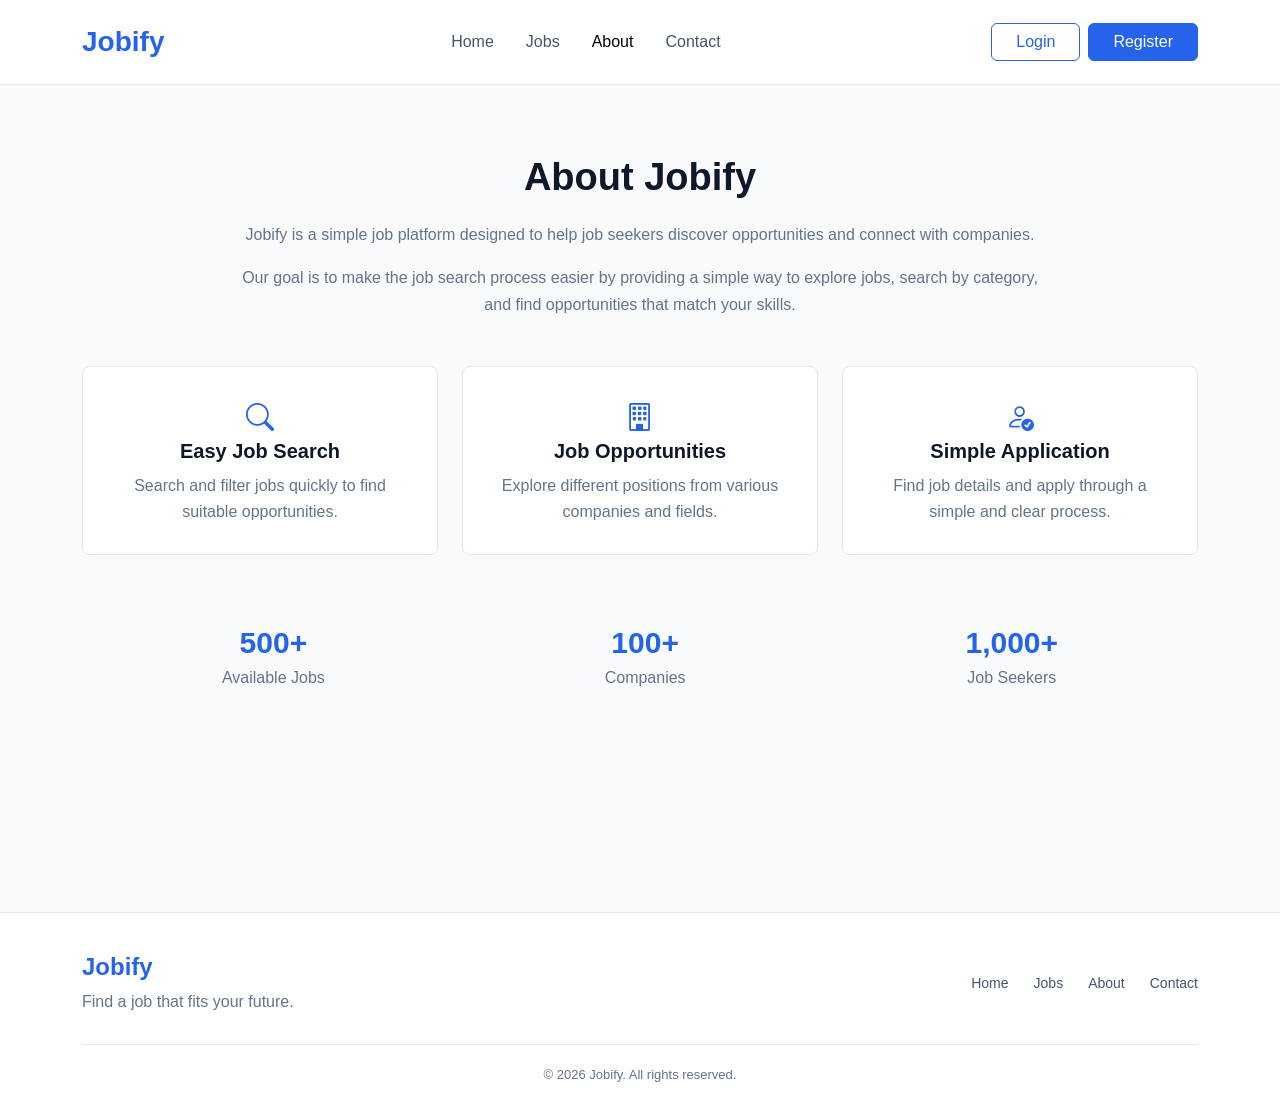
==== about.html @ fd8e952a "Add Jobify job board front-end Static job board built with HTML, CSS, Bootstrap 5 and vanilla JavaSc" ====
<!DOCTYPE html>
<html lang="en">

<head>
    <meta charset="UTF-8">
    <meta name="viewport" content="width=device-width, initial-scale=1.0">
    <title>About - Jobify</title>
    <link href="https://cdn.jsdelivr.net/npm/bootstrap@5.3.8/dist/css/bootstrap.min.css" rel="stylesheet">
    <link rel="stylesheet" href="https://cdn.jsdelivr.net/npm/bootstrap-icons@1.13.1/font/bootstrap-icons.min.css">
    <link rel="stylesheet" href="style.css">
</head>

<body>

    <nav class="navbar navbar-expand-lg bg-white py-3">
        <div class="container">
            <a class="navbar-brand fw-bold fs-3 text-primary" href="index.html">
                Jobify
            </a>

            <button class="navbar-toggler" type="button" data-bs-toggle="collapse" data-bs-target="#navbarNav">
                <span class="navbar-toggler-icon"></span>
            </button>

            <div class="collapse navbar-collapse" id="navbarNav">
                <ul class="navbar-nav mx-auto">
                    <li class="nav-item">
                        <a class="nav-link" href="index.html">Home</a>
                    </li>
                    <li class="nav-item">
                        <a class="nav-link" href="jobs.html">Jobs</a>
                    </li>
                    <li class="nav-item">
                        <a class="nav-link active" href="about.html">About</a>
                    </li>
                    <li class="nav-item">
                        <a class="nav-link" href="contact.html">Contact</a>
                    </li>
                </ul>

                <div class="d-flex gap-2" id="authLinks">
                    <a href="login.html" class="btn btn-outline-primary px-4">Login</a>
                    <a href="register.html" class="btn btn-primary px-4">Register</a>
                </div>
            </div>
        </div>
    </nav>

    <section class="about-section">
        <div class="container">
            <div class="about-content">
                <h1>About Jobify</h1>
                <p>
                    Jobify is a simple job platform designed to help job seekers
                    discover opportunities and connect with companies.
                </p>
                <p>
                    Our goal is to make the job search process easier by providing
                    a simple way to explore jobs, search by category, and find
                    opportunities that match your skills.
                </p>
            </div>

            <div class="row g-4 mt-4">
                <div class="col-md-4">
                    <div class="about-card">
                        <i class="bi bi-search"></i>
                        <h5>Easy Job Search</h5>
                        <p>Search and filter jobs quickly to find suitable opportunities.</p>
                    </div>
                </div>

                <div class="col-md-4">
                    <div class="about-card">
                        <i class="bi bi-building"></i>
                        <h5>Job Opportunities</h5>
                        <p>Explore different positions from various companies and fields.</p>
                    </div>
                </div>

                <div class="col-md-4">
                    <div class="about-card">
                        <i class="bi bi-person-check"></i>
                        <h5>Simple Application</h5>
                        <p>Find job details and apply through a simple and clear process.</p>
                    </div>
                </div>
            </div>

            <div class="about-stats">
                <div>
                    <h3>500+</h3>
                    <span>Available Jobs</span>
                </div>

                <div>
                    <h3>100+</h3>
                    <span>Companies</span>
                </div>

                <div>
                    <h3>1,000+</h3>
                    <span>Job Seekers</span>
                </div>
            </div>
        </div>
    </section>

    <footer class="footer">
        <div class="container">
            <div class="footer-content">
                <div>
                    <h4>Jobify</h4>
                    <p>Find a job that fits your future.</p>
                </div>

                <div class="footer-links">
                    <a href="index.html">Home</a>
                    <a href="jobs.html">Jobs</a>
                    <a href="about.html">About</a>
                    <a href="contact.html">Contact</a>
                </div>
            </div>

            <div class="footer-bottom">
                <p>© 2026 Jobify. All rights reserved.</p>
            </div>
        </div>
    </footer>

    <script src="script.js"></script>

</body>

</html>
---- style.css ----
body {
    background-color: #f8fafc;
    color: #0f172a;
    font-family: Arial, sans-serif;
}

.navbar {
    border-bottom: 1px solid #e2e8f0;
}

.navbar-brand {
    color: #2563eb !important;
}

.nav-link {
    color: #475569;
    font-weight: 500;
    margin: 0 8px;
}

.nav-link:hover,
.nav-link.active {
    color: #2563eb;
}

.btn-primary {
    background-color: #2563eb;
    border-color: #2563eb;
}

.btn-primary:hover {
    background-color: #1d4ed8;
    border-color: #1d4ed8;
}

.btn-outline-primary {
    color: #2563eb;
    border-color: #2563eb;
}

.btn-outline-primary:hover {
    background-color: #2563eb;
    border-color: #2563eb;
}

.hero {
    background-color: #eff6ff;
    padding: 20px 0;
}

.hero-label {
    color: #2563eb;
    font-size: 15px;
    font-weight: 600;
}

.hero h1 {
    font-size: 52px;
    font-weight: 700;
    line-height: 1.15;
    margin: 15px 0;
    max-width: 600px;
}

.hero p {
    color: #64748b;
    font-size: 17px;
    line-height: 1.7;
    max-width: 540px;
    margin-bottom: 30px;
}

.search-box {
    background-color: white;
    padding: 10px;
    border-radius: 8px;
    display: flex;
    align-items: center;
    gap: 10px;
    max-width: 700px;
    box-shadow: 0 5px 20px rgba(15, 23, 42, 0.08);
}

.search-input {
    display: flex;
    align-items: center;
    gap: 10px;
    padding: 8px 12px;
    flex: 1;
    border-right: 1px solid #e2e8f0;
}

.search-input i {
    color: #64748b;
}

.search-input input {
    border: none;
    outline: none;
    width: 100%;
    font-size: 14px;
}

.search-box .btn {
    height: 45px;
    white-space: nowrap;
}

.popular-searches {
    display: flex;
    gap: 12px;
    align-items: center;
    margin-top: 18px;
    font-size: 13px;
}

.popular-searches span {
    color: #64748b;
}

.popular-searches a {
    color: #2563eb;
    text-decoration: none;
}

.hero-image {
    width: 100%;
    display: flex;
    align-items: center;
    justify-content: center;
}

.hero-image img {
    max-width: 100%;
    max-height: 440px;
    width: auto;
    height: auto;
    object-fit: contain;
    display: block;
}

@media (max-width: 991px) {
    .hero {
        padding: 60px 0;
    }

    .hero h1 {
        font-size: 42px;
    }

    .hero-image {
        margin-top: 50px;
    }

    .hero-image img {
        max-height: 360px;
    }
}

@media (max-width: 767px) {
    .hero h1 {
        font-size: 36px;
    }

    .search-box {
        flex-direction: column;
        align-items: stretch;
    }

    .search-input {
        border-right: none;
        border-bottom: 1px solid #e2e8f0;
    }

    .search-box .btn {
        width: 100%;
    }

    .popular-searches {
        flex-wrap: wrap;
    }

    .hero-image img {
        max-height: 280px;
    }
}

.auth-page {
    min-height: calc(100vh - 73px);
    display: flex;
    align-items: center;
    justify-content: center;
    padding: 50px 20px;
    background-color: #f8fafc;
}

.auth-card {
    width: 100%;
    max-width: 460px;
    background-color: #ffffff;
    padding: 40px;
    border: 1px solid #e2e8f0;
    border-radius: 10px;
}

.auth-card h1 {
    font-size: 28px;
    font-weight: 700;
    margin-bottom: 8px;
}

.auth-card p {
    color: #64748b;
}

.auth-card .form-label {
    font-weight: 500;
    color: #334155;
}

.auth-card .form-control {
    height: 46px;
    border-color: #cbd5e1;
}

.auth-card .form-control:focus {
    border-color: #2563eb;
    box-shadow: 0 0 0 3px rgba(37, 99, 235, 0.1);
}

.auth-card .btn {
    height: 46px;
}

.auth-link {
    color: #2563eb;
    text-decoration: none;
}

.auth-link:hover {
    text-decoration: underline;
}

@media (max-width: 576px) {
    .auth-card {
        padding: 30px 20px;
    }

    .auth-page {
        padding: 30px 15px;
    }
}

.jobs-section {
    padding: 60px 0;
    background-color: #f8fafc;
    min-height: calc(100vh - 73px);
}

.jobs-header {
    margin-bottom: 35px;
}

.jobs-header h1 {
    font-size: 38px;
    font-weight: 700;
    margin-bottom: 10px;
}

.jobs-header p {
    color: #64748b;
    margin: 0;
}

.job-search {
    background-color: #ffffff;
    padding: 18px;
    border: 1px solid #e2e8f0;
    border-radius: 8px;
    margin-bottom: 40px;
}

.search-field {
    height: 42px;
    display: flex;
    align-items: center;
    gap: 10px;
    padding: 0 12px;
    border: 1px solid #dee2e6;
    border-radius: 6px;
}

.search-field i {
    color: #64748b;
}

.search-field input {
    width: 100%;
    border: none;
    outline: none;
    font-size: 14px;
}

.job-search .form-select {
    height: 42px;
}

.jobs-top {
    display: flex;
    justify-content: space-between;
    align-items: center;
    margin-bottom: 20px;
}

.jobs-top h4 {
    margin: 0;
    font-weight: 600;
}

.jobs-top span {
    color: #64748b;
    font-size: 14px;
}

.job-card {
    height: 100%;
    background-color: #ffffff;
    border: 1px solid #e2e8f0;
    border-radius: 8px;
    padding: 24px;
    transition: 0.2s;
}

.job-card:hover {
    border-color: #2563eb;
    transform: translateY(-3px);
}

.job-card {
    height: 100%;
    background-color: #ffffff;
    border: 1px solid #e2e8f0;
    border-radius: 8px;
    padding: 24px;
    transition: 0.2s;
}

.job-card:hover {
    border-color: #2563eb;
    transform: translateY(-2px);
}

.job-card h5 {
    font-size: 19px;
    font-weight: 600;
    margin-bottom: 6px;
}

.company-name {
    color: #64748b;
    font-size: 14px;
}

.job-info {
    display: flex;
    gap: 18px;
    margin: 20px 0;
}

.job-info span {
    color: #64748b;
    font-size: 14px;
}

.job-info i {
    color: #2563eb;
    margin-right: 5px;
}

.job-salary {
    font-weight: 600;
    color: #0f172a;
    margin-bottom: 18px;
}

.job-card .btn {
    width: 100%;
}

.job-card h5 {
    font-size: 18px;
    font-weight: 600;
    margin: 20px 0 6px;
}

.company-name {
    color: #64748b;
    font-size: 14px;
}

.job-info {
    display: flex;
    flex-wrap: wrap;
    gap: 15px;
    margin: 18px 0;
}

.job-info span {
    color: #64748b;
    font-size: 13px;
}

.job-info i {
    color: #2563eb;
    margin-right: 4px;
}

.job-salary {
    font-weight: 600;
    color: #0f172a;
    margin-bottom: 18px;
}

.job-card .btn {
    width: 100%;
}

@media (max-width: 767px) {
    .jobs-section {
        padding: 40px 0;
    }

    .jobs-header h1 {
        font-size: 32px;
    }

    .jobs-top {
        align-items: flex-start;
        gap: 10px;
    }
}

.job-details-section {
    min-height: calc(100vh - 73px);
    background-color: #f8fafc;
    padding: 50px 0;
}

.back-link {
    display: inline-block;
    color: #2563eb;
    text-decoration: none;
    margin-bottom: 25px;
}

.job-details-card {
    background-color: #ffffff;
    border: 1px solid #e2e8f0;
    border-radius: 8px;
    padding: 40px;
}

.job-details-header {
    display: flex;
    justify-content: space-between;
    align-items: center;
    gap: 20px;
}

.job-details-header h1 {
    font-size: 32px;
    font-weight: 700;
    margin-bottom: 6px;
}

.job-details-header p {
    color: #64748b;
    margin: 0;
}

.job-details-info {
    display: flex;
    flex-wrap: wrap;
    gap: 25px;
    margin: 30px 0;
}

.job-details-info span {
    color: #64748b;
}

.job-details-info i {
    color: #2563eb;
    margin-right: 6px;
}

.job-description {
    max-width: 850px;
}

.job-description h3 {
    font-size: 20px;
    font-weight: 600;
    margin: 25px 0 12px;
}

.job-description p,
.job-description li {
    color: #64748b;
    line-height: 1.7;
}

@media (max-width: 767px) {
    .job-details-card {
        padding: 25px;
    }

    .job-details-header {
        flex-direction: column;
        align-items: flex-start;
    }

    .job-details-header h1 {
        font-size: 26px;
    }
}

.categories-section,
.featured-section,
.why-section {
    padding: 70px 0;
    background-color: #ffffff;
}

.featured-section {
    background-color: #f8fafc;
}

.section-heading {
    text-align: center;
    margin-bottom: 40px;
}

.section-heading h2 {
    font-size: 30px;
    font-weight: 700;
    margin-bottom: 8px;
}

.section-heading p {
    color: #64748b;
    margin: 0;
}

.category-card {
    text-align: center;
    padding: 25px 15px;
    border: 1px solid #e2e8f0;
    border-radius: 8px;
    background-color: #ffffff;
    transition: 0.2s;
}

.category-card:hover {
    border-color: #2563eb;
    transform: translateY(-2px);
}

.category-card i {
    color: #2563eb;
    font-size: 28px;
    margin-bottom: 15px;
}

.category-card h5 {
    font-size: 17px;
    margin-bottom: 6px;
}

.category-card span {
    color: #64748b;
    font-size: 13px;
}

.featured-section .job-card {
    background-color: #ffffff;
}

.why-card {
    text-align: center;
    padding: 20px;
}

.why-card i {
    display: inline-flex;
    align-items: center;
    justify-content: center;
    width: 50px;
    height: 50px;
    background-color: #eff6ff;
    color: #2563eb;
    border-radius: 50%;
    font-size: 22px;
    margin-bottom: 18px;
}

.why-card h5 {
    font-size: 18px;
    margin-bottom: 10px;
}

.why-card p {
    color: #64748b;
    line-height: 1.6;
    margin: 0;
}

.cta-section {
    padding: 70px 0;
    background-color: #eff6ff;
}

.cta-content {
    text-align: center;
}

.cta-content h2 {
    font-size: 30px;
    font-weight: 700;
    margin-bottom: 10px;
}

.cta-content p {
    color: #64748b;
    margin-bottom: 25px;
}

.footer {
    background-color: #ffffff;
    border-top: 1px solid #e2e8f0;
    padding: 40px 0 20px;
}

.footer-content {
    display: flex;
    justify-content: space-between;
    align-items: center;
    gap: 30px;
}

.footer h4 {
    color: #2563eb;
    font-weight: 700;
    margin-bottom: 8px;
}

.footer p {
    color: #64748b;
    margin: 0;
}

.footer-links {
    display: flex;
    gap: 25px;
}

.footer-links a {
    color: #475569;
    text-decoration: none;
    font-size: 14px;
}

.footer-links a:hover {
    color: #2563eb;
}

.footer-bottom {
    border-top: 1px solid #e2e8f0;
    margin-top: 30px;
    padding-top: 20px;
    text-align: center;
}

.footer-bottom p {
    font-size: 13px;
}

@media (max-width: 767px) {

    .categories-section,
    .featured-section,
    .why-section,
    .cta-section {
        padding: 50px 0;
    }

    .section-heading h2,
    .cta-content h2 {
        font-size: 26px;
    }

    .footer-content {
        flex-direction: column;
        align-items: flex-start;
    }

    .footer-links {
        flex-wrap: wrap;
        gap: 15px;
    }
}

.about-section {
    padding: 70px 0;
    background-color: #f8fafc;
    min-height: calc(100vh - 73px);
}

.about-content {
    max-width: 800px;
    margin: 0 auto;
    text-align: center;
}

.about-content h1 {
    font-size: 38px;
    font-weight: 700;
    margin-bottom: 20px;
}

.about-content p {
    color: #64748b;
    line-height: 1.7;
}

.about-card {
    height: 100%;
    background-color: #ffffff;
    border: 1px solid #e2e8f0;
    border-radius: 8px;
    padding: 30px;
    text-align: center;
}

.about-card i {
    color: #2563eb;
    font-size: 28px;
    margin-bottom: 18px;
}

.about-card h5 {
    font-weight: 600;
    margin-bottom: 10px;
}

.about-card p {
    color: #64748b;
    line-height: 1.6;
    margin: 0;
}

.about-stats {
    display: flex;
    justify-content: space-around;
    text-align: center;
    margin-top: 70px;
}

.about-stats h3 {
    color: #2563eb;
    font-size: 30px;
    font-weight: 700;
    margin-bottom: 5px;
}

.about-stats span {
    color: #64748b;
}

.contact-section {
    padding: 70px 0;
    background-color: #f8fafc;
    min-height: calc(100vh - 73px);
}

.contact-section .section-heading {
    margin-bottom: 50px;
}

.contact-section .section-heading h1 {
    font-size: 38px;
    font-weight: 700;
}

.contact-section .section-heading p {
    color: #64748b;
}

.contact-info h3 {
    font-size: 24px;
    font-weight: 600;
    margin-bottom: 15px;
}

.contact-info>p {
    color: #64748b;
    line-height: 1.7;
    margin-bottom: 30px;
}

.contact-item {
    display: flex;
    gap: 15px;
    margin-bottom: 25px;
}

.contact-item i {
    color: #2563eb;
    font-size: 20px;
}

.contact-item h6 {
    margin-bottom: 5px;
    font-weight: 600;
}

.contact-item p {
    color: #64748b;
    margin: 0;
}

.contact-form-card {
    background-color: #ffffff;
    border: 1px solid #e2e8f0;
    border-radius: 8px;
    padding: 35px;
}

.contact-form-card .form-control {
    border-color: #cbd5e1;
}

.contact-form-card .form-control:focus {
    border-color: #2563eb;
    box-shadow: 0 0 0 3px rgba(37, 99, 235, 0.1);
}

@media (max-width: 767px) {

    .about-section,
    .contact-section {
        padding: 50px 0;
    }

    .about-content h1,
    .contact-section .section-heading h1 {
        font-size: 32px;
    }

    .about-stats {
        flex-direction: column;
        gap: 30px;
        margin-top: 50px;
    }

    .contact-form-card {
        padding: 25px;
    }
}
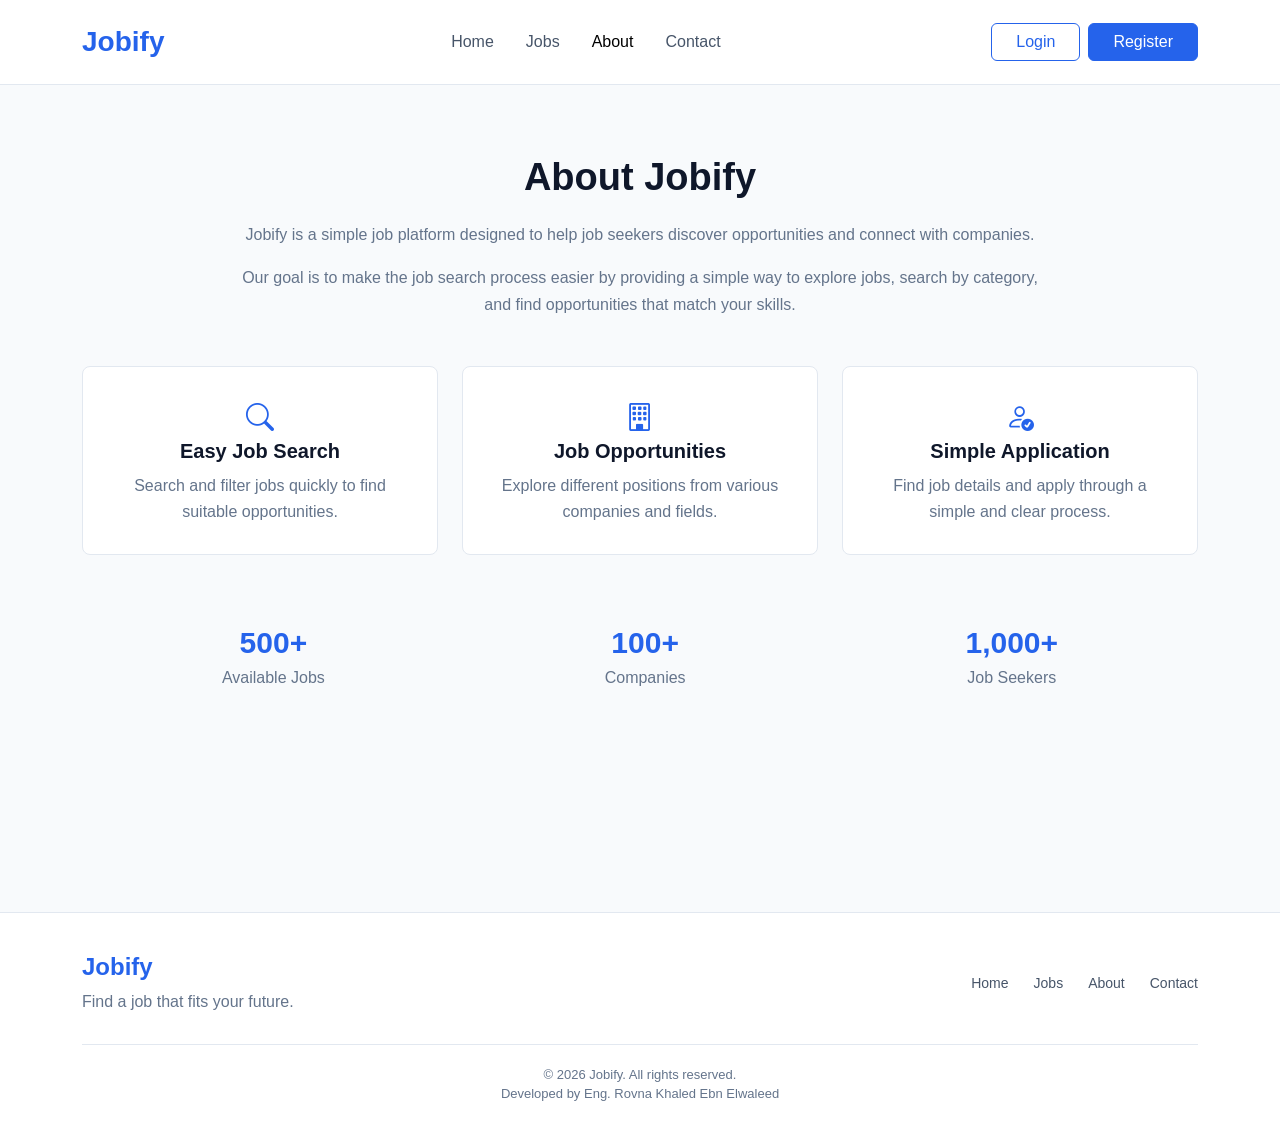
==== commit 733e9cef: "Credit the developer in the footer Co-Authored-By: Claude Opus 5 <noreply@anthropic.com>" ====
--- a/about.html
+++ b/about.html
@@ -124,6 +124,7 @@
 
             <div class="footer-bottom">
                 <p>© 2026 Jobify. All rights reserved.</p>
+                <p>Developed by Eng. Rovna Khaled Ebn Elwaleed</p>
             </div>
         </div>
     </footer>
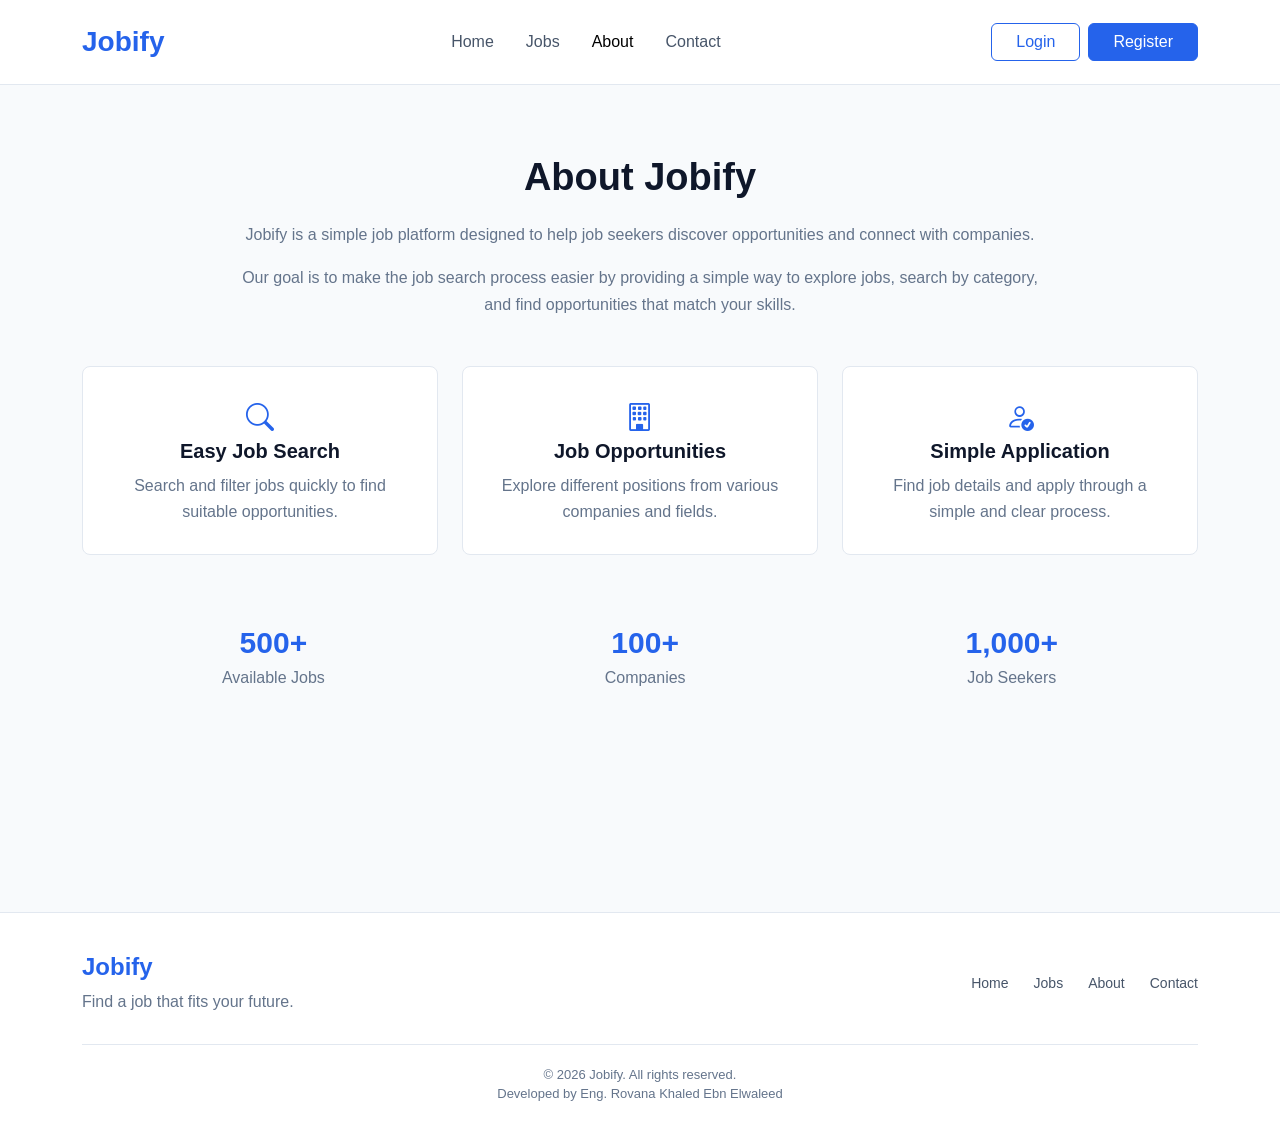
==== commit e2bc8262: "Replace apply alert with a success toast Show a dismissible success toast in the bottom corner inste" ====
--- a/about.html
+++ b/about.html
@@ -124,7 +124,7 @@
 
             <div class="footer-bottom">
                 <p>© 2026 Jobify. All rights reserved.</p>
-                <p>Developed by Eng. Rovna Khaled Ebn Elwaleed</p>
+                <p>Developed by Eng. Rovana Khaled Ebn Elwaleed</p>
             </div>
         </div>
     </footer>
--- a/style.css
+++ b/style.css
@@ -866,4 +866,45 @@
     .contact-form-card {
         padding: 25px;
     }
-}+}
+.toast-success {
+    position: fixed;
+    bottom: 24px;
+    right: 24px;
+    z-index: 1080;
+    display: flex;
+    align-items: flex-start;
+    gap: 14px;
+    max-width: calc(100vw - 48px);
+    width: 360px;
+    padding: 18px 22px;
+    border-radius: 10px;
+    background-color: #2e9e78;
+    color: #ffffff;
+    box-shadow: 0 12px 32px rgba(15, 23, 42, 0.22);
+    opacity: 0;
+    transform: translateY(16px);
+    transition: opacity 0.25s ease, transform 0.25s ease;
+}
+
+.toast-success.show {
+    opacity: 1;
+    transform: translateY(0);
+}
+
+.toast-success i {
+    font-size: 22px;
+    line-height: 1.2;
+}
+
+.toast-success strong {
+    display: block;
+    font-size: 17px;
+    font-weight: 700;
+    margin-bottom: 4px;
+}
+
+.toast-success span {
+    font-size: 14px;
+    line-height: 1.5;
+}
